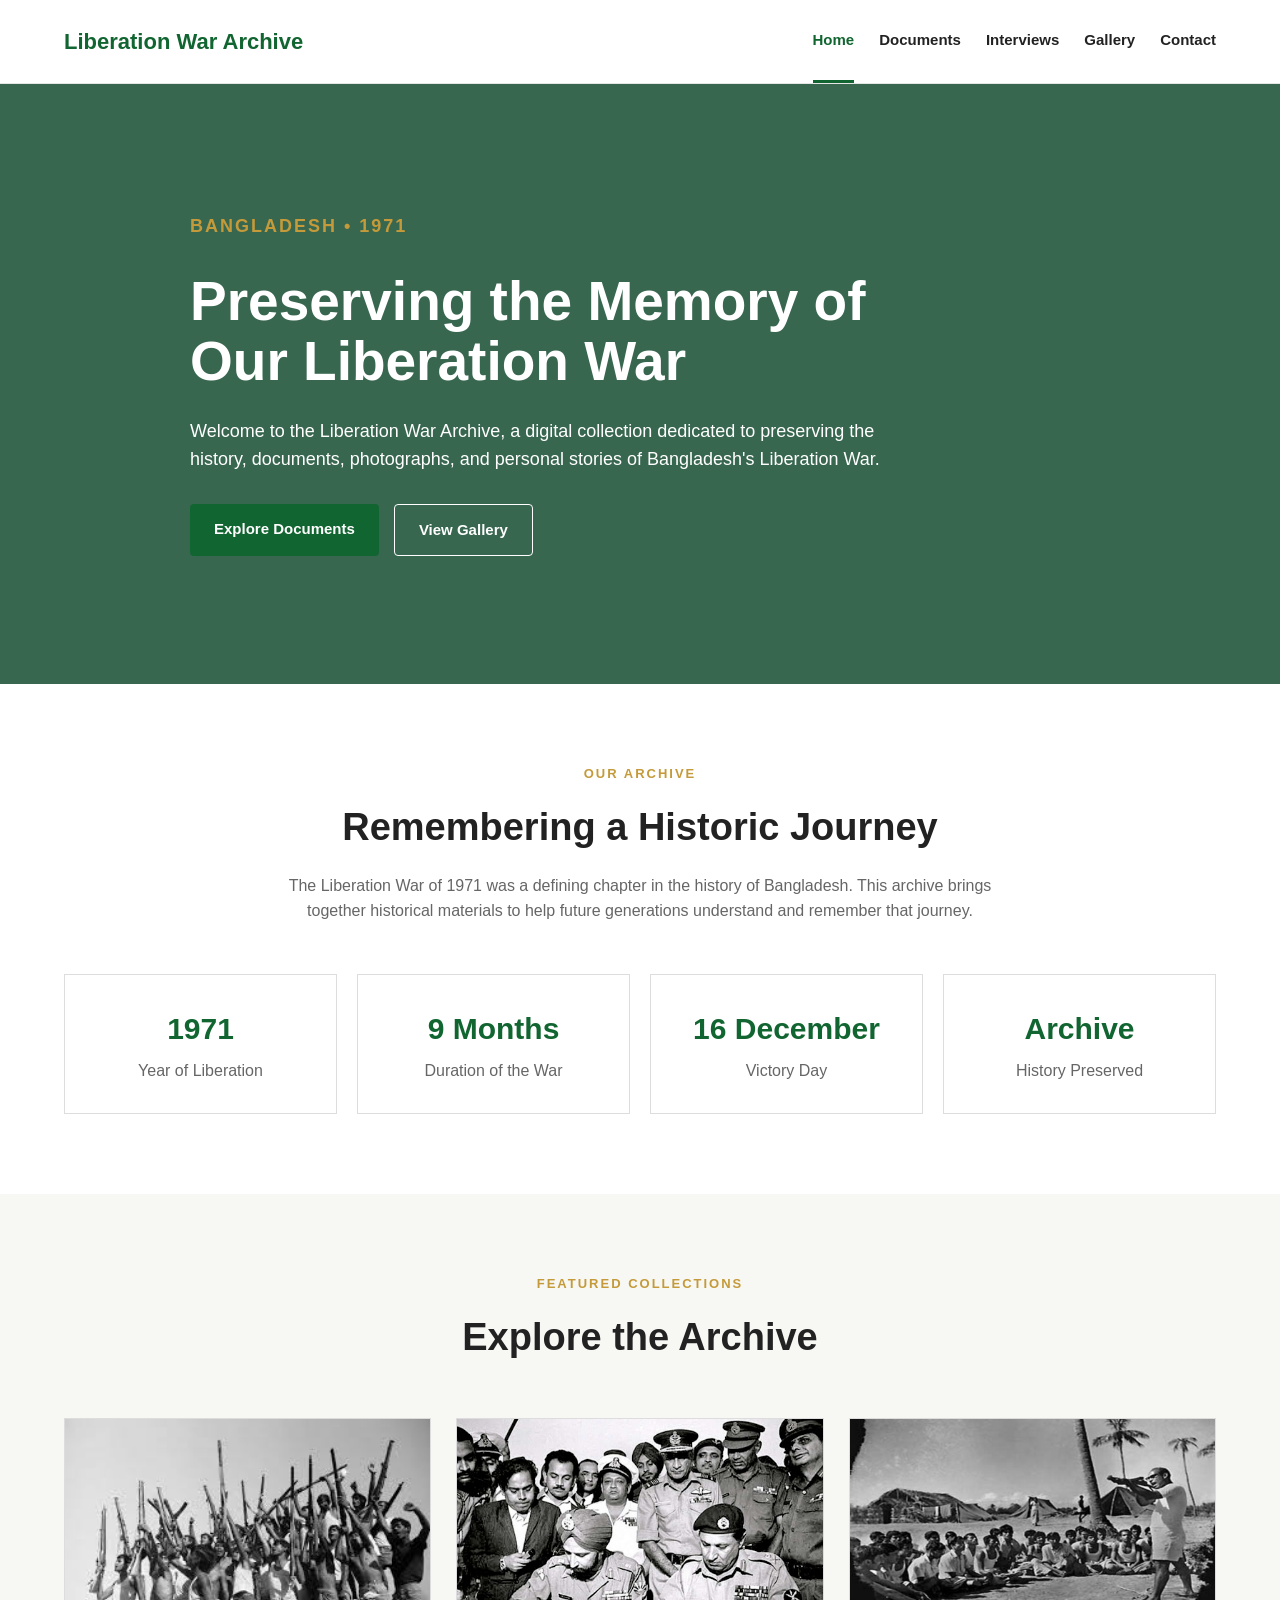
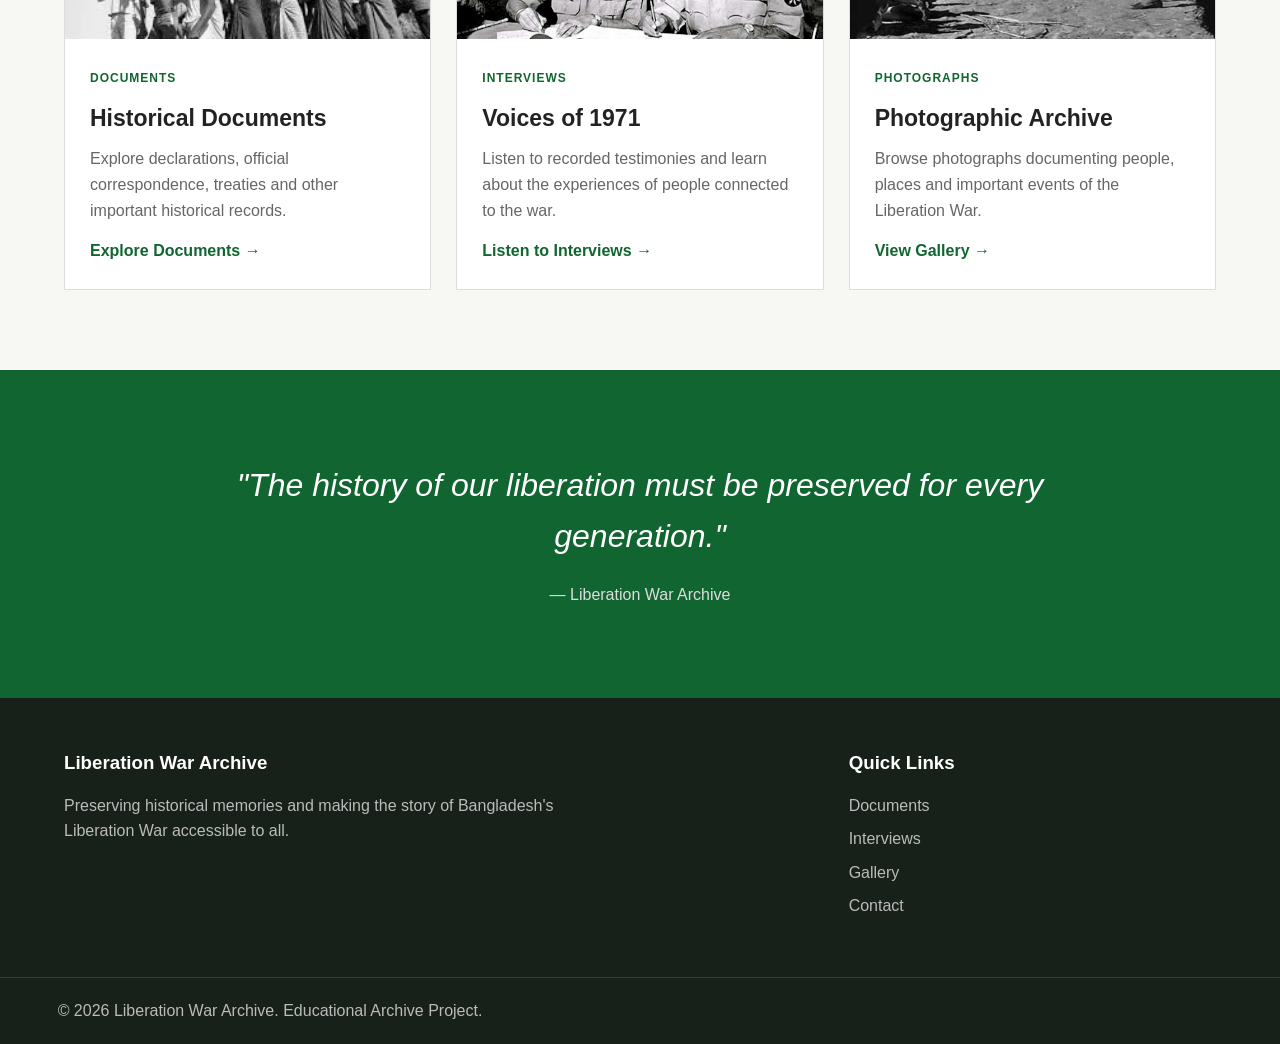
==== index.html @ dd49066a "feat: :sparkles: full setup" ====
<!DOCTYPE html>
<html lang="en">

<head>
  <meta charset="UTF-8">
  <meta name="viewport" content="width=device-width, initial-scale=1.0">
  <title>Liberation War Archive | Bangladesh 1971</title>
  <link rel="stylesheet" href="assets/style.css">
</head>

<body>

  <header class="header">
    <div class="container nav-container">

      <a href="index.html" class="logo">
        Liberation War Archive
      </a>

      <nav class="navbar">
        <a href="index.html" class="active">Home</a>
        <a href="documents.html">Documents</a>
        <a href="interviews.html">Interviews</a>
        <a href="gallery.html">Gallery</a>
        <a href="contact.html">Contact</a>
      </nav>

    </div>
  </header>


  <main>

    <section class="hero">

      <div class="hero-content container">

        <p class="hero-subtitle">BANGLADESH • 1971</p>

        <h1>
          Preserving the Memory of
          <span>Our Liberation War</span>
        </h1>

        <p>
          Welcome to the Liberation War Archive, a digital collection
          dedicated to preserving the history, documents, photographs,
          and personal stories of Bangladesh's Liberation War.
        </p>

        <div class="hero-buttons">
          <a href="documents.html" class="btn btn-primary">
            Explore Documents
          </a>

          <a href="gallery.html" class="btn btn-secondary">
            View Gallery
          </a>
        </div>

      </div>

    </section>


    <section class="section">

      <div class="container">

        <div class="section-heading">
          <p class="section-label">OUR ARCHIVE</p>

          <h2>
            Remembering a Historic Journey
          </h2>

          <p>
            The Liberation War of 1971 was a defining chapter
            in the history of Bangladesh. This archive brings
            together historical materials to help future generations
            understand and remember that journey.
          </p>
        </div>


        <div class="stats">

          <div class="stat-box">
            <h3>1971</h3>
            <p>Year of Liberation</p>
          </div>

          <div class="stat-box">
            <h3>9 Months</h3>
            <p>Duration of the War</p>
          </div>

          <div class="stat-box">
            <h3>16 December</h3>
            <p>Victory Day</p>
          </div>

          <div class="stat-box">
            <h3>Archive</h3>
            <p>History Preserved</p>
          </div>

        </div>

      </div>

    </section>


    <section class="section section-light">

      <div class="container">

        <div class="section-heading">

          <p class="section-label">FEATURED COLLECTIONS</p>

          <h2>Explore the Archive</h2>

        </div>


        <div class="card-grid">

          <article class="card">

            <div class="card-image">
              <img src="assets/images/img-1.jpg" alt="Historical Liberation War document">
            </div>

            <div class="card-content">

              <span class="card-tag">DOCUMENTS</span>

              <h3>Historical Documents</h3>

              <p>
                Explore declarations, official correspondence,
                treaties and other important historical records.
              </p>

              <a href="documents.html" class="read-more">
                Explore Documents →
              </a>

            </div>

          </article>


          <article class="card">

            <div class="card-image">
              <img src="assets/images/img-2.png" alt="Liberation War interview">
            </div>

            <div class="card-content">

              <span class="card-tag">INTERVIEWS</span>

              <h3>Voices of 1971</h3>

              <p>
                Listen to recorded testimonies and learn about
                the experiences of people connected to the war.
              </p>

              <a href="interviews.html" class="read-more">
                Listen to Interviews →
              </a>

            </div>

          </article>


          <article class="card">

            <div class="card-image">
              <img src="assets/images/img-3.jpg" alt="Photograph from Bangladesh Liberation War">
            </div>

            <div class="card-content">

              <span class="card-tag">PHOTOGRAPHS</span>

              <h3>Photographic Archive</h3>

              <p>
                Browse photographs documenting people, places
                and important events of the Liberation War.
              </p>

              <a href="gallery.html" class="read-more">
                View Gallery →
              </a>

            </div>

          </article>

        </div>

      </div>

    </section>


    <section class="quote-section">

      <div class="container">

        <blockquote>
          "The history of our liberation must be preserved
          for every generation."
        </blockquote>

        <p>— Liberation War Archive</p>

      </div>

    </section>

  </main>


  <footer class="footer">

    <div class="container footer-content">

      <div>
        <h3>Liberation War Archive</h3>

        <p>
          Preserving historical memories and making the story
          of Bangladesh's Liberation War accessible to all.
        </p>
      </div>

      <div>
        <h3>Quick Links</h3>

        <a href="documents.html">Documents</a>
        <a href="interviews.html">Interviews</a>
        <a href="gallery.html">Gallery</a>
        <a href="contact.html">Contact</a>
      </div>

    </div>

    <div class="copyright">
      <p>
        &copy; 2026 Liberation War Archive. Educational Archive Project.
      </p>
    </div>

  </footer>


  <script src="assets/script.js"></script>

</body>

</html>
---- assets/style.css ----
* {
  margin: 0;
  padding: 0;
  box-sizing: border-box;
}


html {
  scroll-behavior: smooth;
}


body {
  font-family: Arial, Helvetica, sans-serif;
  line-height: 1.6;
  color: #222;
  background: #ffffff;
}


img {
  width: 100%;
  display: block;
}


a {
  text-decoration: none;
  color: inherit;
}


.container {
  width: 90%;
  max-width: 1200px;
  margin: auto;
}


/* Header */

.header {
  background: #ffffff;
  border-bottom: 1px solid #e5e5e5;
  position: sticky;
  top: 0;
  z-index: 1000;
}


.nav-container {
  min-height: 75px;
  display: flex;
  align-items: center;
  justify-content: space-between;
  gap: 30px;
}


.logo {
  font-size: 22px;
  font-weight: bold;
  color: #116530;
}


.navbar {
  display: flex;
  align-items: center;
  gap: 25px;
}


.navbar a {
  font-size: 15px;
  font-weight: 600;
  padding: 28px 0;
  border-bottom: 3px solid transparent;
}


.navbar a:hover,
.navbar a.active {
  color: #116530;
  border-bottom-color: #116530;
}


/* Hero */

.hero {
  min-height: 600px;
  display: flex;
  align-items: center;
  background:
    linear-gradient(rgba(0, 60, 30, 0.78),
      rgba(0, 60, 30, 0.78)),
    url("images/hero.jpg") center/cover;
}


.hero-content {
  color: #ffffff;
  max-width: 900px;
}


.hero-subtitle,
.section-label {
  color: #c49a3a;
  font-size: 13px;
  font-weight: bold;
  letter-spacing: 2px;
  margin-bottom: 12px;
}


.hero h1 {
  font-size: 55px;
  line-height: 1.1;
  margin-bottom: 25px;
}


.hero h1 span {
  display: block;
}


.hero p {
  max-width: 700px;
  font-size: 18px;
  margin-bottom: 30px;
}


.hero-buttons {
  display: flex;
  gap: 15px;
  flex-wrap: wrap;
}


/* Buttons */

.btn {
  display: inline-block;
  padding: 13px 24px;
  border-radius: 4px;
  border: none;
  cursor: pointer;
  font-weight: bold;
  font-size: 15px;
}


.btn-primary {
  background: #116530;
  color: #ffffff;
}


.btn-primary:hover {
  background: #0b4d24;
}


.btn-secondary {
  border: 1px solid #ffffff;
  color: #ffffff;
  background: transparent;
}


.btn-secondary:hover {
  background: #ffffff;
  color: #116530;
}


/* Sections */

.section {
  padding: 80px 0;
}


.section-light {
  background: #f7f7f4;
}


.section-heading {
  max-width: 750px;
  margin: 0 auto 50px;
  text-align: center;
}


.section-heading h2 {
  font-size: 38px;
  margin-bottom: 15px;
}


.section-heading>p:last-child {
  color: #666;
}


/* Statistics */

.stats {
  display: grid;
  grid-template-columns: repeat(4, 1fr);
  gap: 20px;
  margin-top: 50px;
}


.stat-box {
  text-align: center;
  padding: 30px 15px;
  border: 1px solid #ddd;
  background: #ffffff;
}


.stat-box h3 {
  color: #116530;
  font-size: 30px;
  margin-bottom: 5px;
}


.stat-box p {
  color: #666;
}


/* Cards */

.card-grid {
  display: grid;
  grid-template-columns: repeat(3, 1fr);
  gap: 25px;
}


.card {
  background: #ffffff;
  border: 1px solid #ddd;
  transition: 0.3s;
}


.card:hover {
  transform: translateY(-5px);
  box-shadow: 0 10px 25px rgba(0, 0, 0, 0.08);
}


.card-image {
  height: 220px;
  overflow: hidden;
}


.card-image img {
  height: 100%;
  object-fit: cover;
}


.card-content {
  padding: 25px;
}


.card-tag {
  color: #116530;
  font-size: 12px;
  font-weight: bold;
  letter-spacing: 1px;
}


.card h3 {
  font-size: 23px;
  margin: 10px 0;
}


.card p {
  color: #666;
  margin-bottom: 15px;
}


.read-more {
  color: #116530;
  font-weight: bold;
}


/* Quote */

.quote-section {
  padding: 90px 0;
  background: #116530;
  color: #ffffff;
  text-align: center;
}


.quote-section blockquote {
  max-width: 850px;
  margin: auto;
  font-size: 32px;
  font-style: italic;
}


.quote-section p {
  margin-top: 20px;
  color: #ddd;
}


/* Page Header */

.page-header {
  padding: 80px 0;
  background: #f1f3ef;
  text-align: center;
}


.page-header h1 {
  font-size: 48px;
  margin-bottom: 10px;
}


.page-header p:last-child {
  color: #666;
}


/* Filters */

.filter-area {
  display: flex;
  gap: 15px;
  margin-bottom: 35px;
}


.filter-area input,
.filter-area select {
  padding: 13px;
  border: 1px solid #ccc;
  border-radius: 4px;
  font-size: 15px;
}


.filter-area input {
  flex: 1;
}


/* Documents */

.document-grid {
  display: grid;
  grid-template-columns: repeat(3, 1fr);
  gap: 25px;
}


.document-card {
  border: 1px solid #ddd;
  background: #ffffff;
}


.document-card img {
  height: 230px;
  object-fit: cover;
}


.document-content {
  padding: 25px;
}


.document-content h2 {
  margin: 10px 0;
  font-size: 22px;
}


.document-content p {
  color: #666;
  margin-bottom: 12px;
}


.document-date {
  font-weight: bold;
}


.details-button {
  background: #116530;
  color: white;
  border: none;
  padding: 11px 18px;
  border-radius: 4px;
  cursor: pointer;
}


.details-button:hover {
  background: #0b4d24;
}


/* Modal */

.modal {
  display: none;
  position: fixed;
  inset: 0;
  background: rgba(0, 0, 0, 0.7);
  z-index: 2000;
  padding: 30px;
}


.modal-content {
  max-width: 650px;
  margin: 80px auto;
  background: #ffffff;
  padding: 35px;
  position: relative;
}


.modal-content h2 {
  margin: 15px 0;
}


.modal-content p {
  margin-bottom: 15px;
  color: #555;
}


.modal-close {
  position: absolute;
  right: 15px;
  top: 10px;
  border: none;
  background: none;
  font-size: 32px;
  cursor: pointer;
}


/* Interviews */

.interview-card {
  display: grid;
  grid-template-columns: 350px 1fr;
  margin-bottom: 40px;
  border: 1px solid #ddd;
  background: #ffffff;
}


.interview-image {
  min-height: 350px;
}


.interview-image img {
  height: 100%;
  object-fit: cover;
}


.interview-content {
  padding: 40px;
}


.interview-content h2 {
  font-size: 30px;
  margin: 10px 0;
}


.interview-content h3 {
  color: #116530;
  margin-bottom: 20px;
}


.interview-content p {
  color: #555;
  margin-bottom: 12px;
}


.audio-player {
  margin-top: 25px;
  padding: 20px;
  background: #f5f5f5;
}


.audio-player p {
  font-weight: bold;
  color: #222;
}


audio {
  width: 100%;
}


/* Gallery */

.gallery-grid {
  display: grid;
  grid-template-columns: repeat(3, 1fr);
  gap: 20px;
}


.gallery-item {
  position: relative;
  height: 280px;
  overflow: hidden;
  cursor: pointer;
  background: #ddd;
}


.gallery-item img {
  height: 100%;
  object-fit: cover;
  transition: transform 0.3s;
}


.gallery-item:hover img {
  transform: scale(1.08);
}


.gallery-caption {
  position: absolute;
  left: 0;
  right: 0;
  bottom: 0;
  padding: 15px;
  color: white;
  background: rgba(0, 0, 0, 0.65);
}


/* Gallery Modal */

.gallery-modal {
  display: none;
  position: fixed;
  inset: 0;
  z-index: 3000;
  background: rgba(0, 0, 0, 0.9);
  padding: 30px;
}


.gallery-modal-content {
  max-width: 1000px;
  margin: auto;
  height: 100%;
  display: flex;
  flex-direction: column;
  justify-content: center;
}


.gallery-modal-content img {
  max-height: 75vh;
  object-fit: contain;
}


.gallery-modal-footer {
  display: flex;
  justify-content: space-between;
  align-items: center;
  gap: 20px;
  margin-top: 20px;
  color: white;
}


.gallery-modal-footer p {
  font-size: 17px;
}


.gallery-modal .modal-close {
  color: white;
  position: fixed;
  right: 30px;
  top: 15px;
}


/* Contact */

.contact-grid {
  display: grid;
  grid-template-columns: 1fr 1.5fr;
  gap: 60px;
}


.contact-information h2,
.contact-form-container h2 {
  font-size: 30px;
  margin-bottom: 15px;
}


.contact-information>p {
  color: #666;
  margin-bottom: 30px;
}


.contact-item {
  margin-bottom: 25px;
}


.contact-item h3 {
  color: #116530;
  margin-bottom: 5px;
}


.contact-item p {
  color: #666;
}


.contact-form-container {
  padding: 35px;
  border: 1px solid #ddd;
  background: #ffffff;
}


.form-group {
  margin-bottom: 20px;
}


.form-group label {
  display: block;
  margin-bottom: 7px;
  font-weight: bold;
}


.form-group input,
.form-group textarea {
  width: 100%;
  padding: 13px;
  border: 1px solid #ccc;
  border-radius: 4px;
  font-family: inherit;
  font-size: 15px;
}


.form-group textarea {
  resize: vertical;
}


.form-group small {
  display: block;
  margin-top: 5px;
  color: #777;
}


.form-message {
  margin-top: 15px;
  font-weight: bold;
}


/* Footer */

.footer {
  background: #172019;
  color: #ffffff;
}


.footer-content {
  display: grid;
  grid-template-columns: 2fr 1fr;
  gap: 50px;
  padding: 50px 0;
}


.footer h3 {
  margin-bottom: 15px;
}


.footer p {
  color: #bbb;
  max-width: 500px;
}


.footer-content a {
  display: block;
  color: #bbb;
  margin-bottom: 8px;
}


.footer-content a:hover {
  color: #ffffff;
}


.copyright {
  border-top: 1px solid #344037;
  text-align: center;
  padding: 20px;
  color: #aaa;
}


/* Responsive */

@media (max-width: 900px) {

  .nav-container {
    flex-direction: column;
    padding: 15px 0;
  }

  .navbar {
    flex-wrap: wrap;
    justify-content: center;
  }

  .navbar a {
    padding: 5px;
  }

  .hero h1 {
    font-size: 42px;
  }

  .stats,
  .card-grid,
  .document-grid,
  .gallery-grid {
    grid-template-columns: repeat(2, 1fr);
  }

  .interview-card {
    grid-template-columns: 1fr;
  }

  .interview-image {
    height: 300px;
  }

  .contact-grid {
    grid-template-columns: 1fr;
  }
}


@media (max-width: 600px) {

  .hero {
    min-height: 500px;
  }

  .hero h1 {
    font-size: 35px;
  }

  .hero p {
    font-size: 16px;
  }

  .section {
    padding: 55px 0;
  }

  .section-heading h2 {
    font-size: 30px;
  }

  .page-header h1 {
    font-size: 35px;
  }

  .stats,
  .card-grid,
  .document-grid,
  .gallery-grid {
    grid-template-columns: 1fr;
  }

  .filter-area {
    flex-direction: column;
  }

  .footer-content {
    grid-template-columns: 1fr;
  }

  .gallery-modal-footer {
    flex-direction: column;
    align-items: flex-start;
  }

}
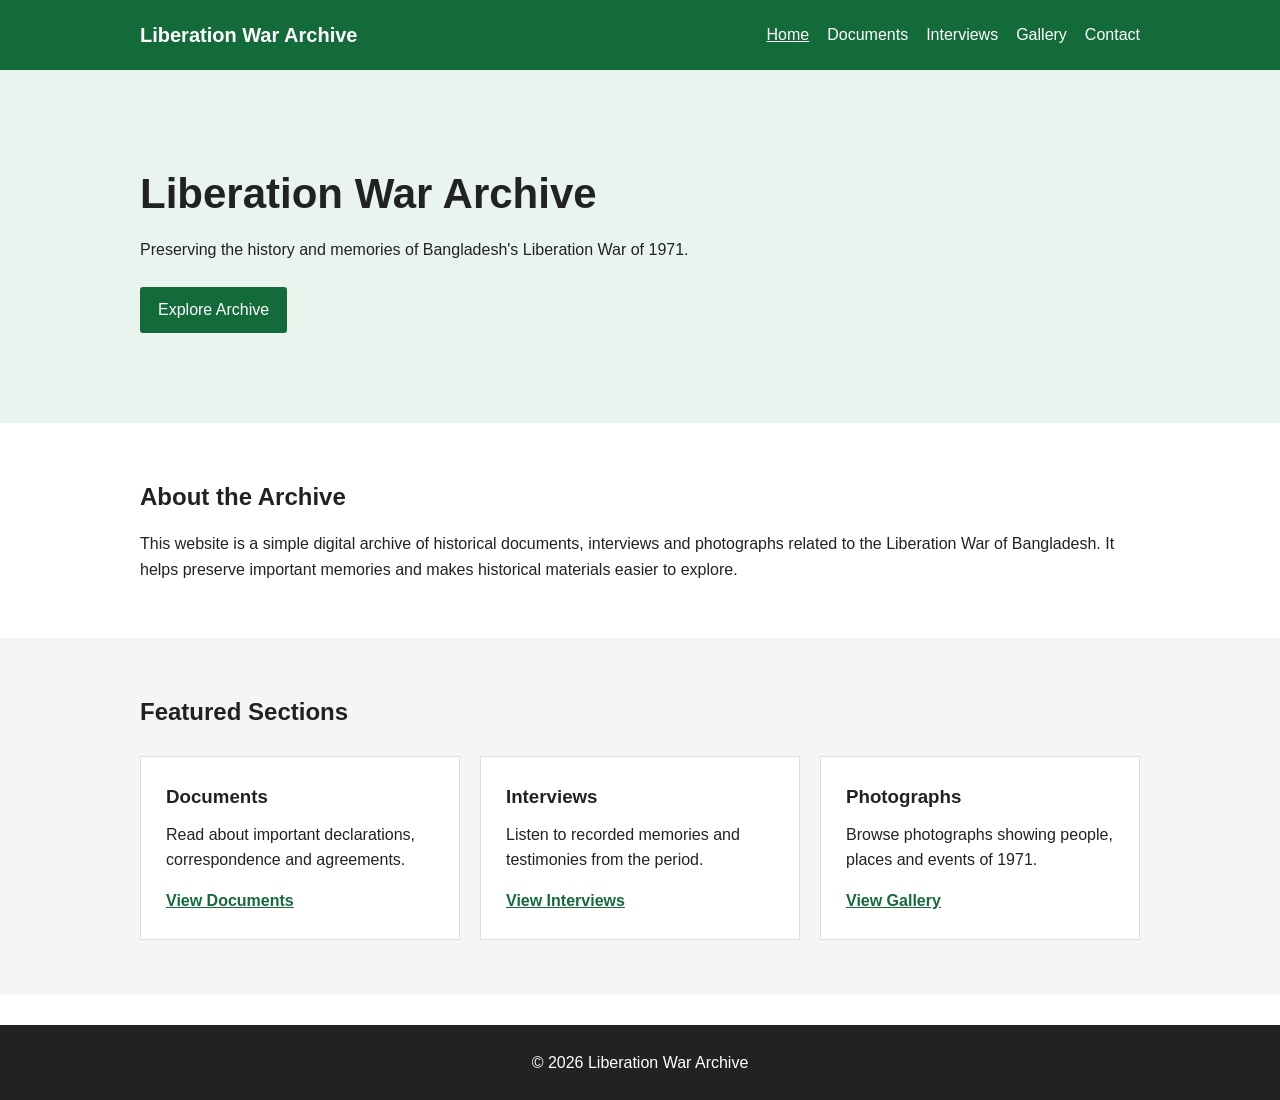
==== commit ac103b4e: "new simple" ====
--- a/index.html
+++ b/index.html
@@ -1,269 +1,71 @@
 <!DOCTYPE html>
 <html lang="en">
+<head>
+    <meta charset="UTF-8">
+    <meta name="viewport" content="width=device-width, initial-scale=1.0">
+    <title>Liberation War Archive</title>
+    <link rel="stylesheet" href="assets/style.css">
+</head>
+<body>
+<header>
+    <div class="container nav">
+        <h2>Liberation War Archive</h2>
+        <nav>
+            <a class="active" href="index.html">Home</a>
+            <a href="documents.html">Documents</a>
+            <a href="interviews.html">Interviews</a>
+            <a href="gallery.html">Gallery</a>
+            <a href="contact.html">Contact</a>
+        </nav>
+    </div>
+</header>
 
-<head>
-  <meta charset="UTF-8">
-  <meta name="viewport" content="width=device-width, initial-scale=1.0">
-  <title>Liberation War Archive | Bangladesh 1971</title>
-  <link rel="stylesheet" href="assets/style.css">
-</head>
-
-<body>
-
-  <header class="header">
-    <div class="container nav-container">
-
-      <a href="index.html" class="logo">
-        Liberation War Archive
-      </a>
-
-      <nav class="navbar">
-        <a href="index.html" class="active">Home</a>
-        <a href="documents.html">Documents</a>
-        <a href="interviews.html">Interviews</a>
-        <a href="gallery.html">Gallery</a>
-        <a href="contact.html">Contact</a>
-      </nav>
-
-    </div>
-  </header>
-
-
-  <main>
-
+<main>
     <section class="hero">
-
-      <div class="hero-content container">
-
-        <p class="hero-subtitle">BANGLADESH • 1971</p>
-
-        <h1>
-          Preserving the Memory of
-          <span>Our Liberation War</span>
-        </h1>
-
-        <p>
-          Welcome to the Liberation War Archive, a digital collection
-          dedicated to preserving the history, documents, photographs,
-          and personal stories of Bangladesh's Liberation War.
-        </p>
-
-        <div class="hero-buttons">
-          <a href="documents.html" class="btn btn-primary">
-            Explore Documents
-          </a>
-
-          <a href="gallery.html" class="btn btn-secondary">
-            View Gallery
-          </a>
+        <div class="container">
+            <h1>Liberation War Archive</h1>
+            <p>Preserving the history and memories of Bangladesh's Liberation War of 1971.</p>
+            <a class="button" href="documents.html">Explore Archive</a>
         </div>
-
-      </div>
-
     </section>
 
-
-    <section class="section">
-
-      <div class="container">
-
-        <div class="section-heading">
-          <p class="section-label">OUR ARCHIVE</p>
-
-          <h2>
-            Remembering a Historic Journey
-          </h2>
-
-          <p>
-            The Liberation War of 1971 was a defining chapter
-            in the history of Bangladesh. This archive brings
-            together historical materials to help future generations
-            understand and remember that journey.
-          </p>
-        </div>
-
-
-        <div class="stats">
-
-          <div class="stat-box">
-            <h3>1971</h3>
-            <p>Year of Liberation</p>
-          </div>
-
-          <div class="stat-box">
-            <h3>9 Months</h3>
-            <p>Duration of the War</p>
-          </div>
-
-          <div class="stat-box">
-            <h3>16 December</h3>
-            <p>Victory Day</p>
-          </div>
-
-          <div class="stat-box">
-            <h3>Archive</h3>
-            <p>History Preserved</p>
-          </div>
-
-        </div>
-
-      </div>
-
+    <section class="container section">
+        <h2>About the Archive</h2>
+        <p>
+            This website is a simple digital archive of historical documents,
+            interviews and photographs related to the Liberation War of Bangladesh.
+            It helps preserve important memories and makes historical materials
+            easier to explore.
+        </p>
     </section>
 
+    <section class="section light">
+        <div class="container">
+            <h2>Featured Sections</h2>
+            <div class="cards">
+                <div class="card">
+                    <h3>Documents</h3>
+                    <p>Read about important declarations, correspondence and agreements.</p>
+                    <a href="documents.html">View Documents</a>
+                </div>
+                <div class="card">
+                    <h3>Interviews</h3>
+                    <p>Listen to recorded memories and testimonies from the period.</p>
+                    <a href="interviews.html">View Interviews</a>
+                </div>
+                <div class="card">
+                    <h3>Photographs</h3>
+                    <p>Browse photographs showing people, places and events of 1971.</p>
+                    <a href="gallery.html">View Gallery</a>
+                </div>
+            </div>
+        </div>
+    </section>
+</main>
 
-    <section class="section section-light">
-
-      <div class="container">
-
-        <div class="section-heading">
-
-          <p class="section-label">FEATURED COLLECTIONS</p>
-
-          <h2>Explore the Archive</h2>
-
-        </div>
-
-
-        <div class="card-grid">
-
-          <article class="card">
-
-            <div class="card-image">
-              <img src="assets/images/img-1.jpg" alt="Historical Liberation War document">
-            </div>
-
-            <div class="card-content">
-
-              <span class="card-tag">DOCUMENTS</span>
-
-              <h3>Historical Documents</h3>
-
-              <p>
-                Explore declarations, official correspondence,
-                treaties and other important historical records.
-              </p>
-
-              <a href="documents.html" class="read-more">
-                Explore Documents →
-              </a>
-
-            </div>
-
-          </article>
-
-
-          <article class="card">
-
-            <div class="card-image">
-              <img src="assets/images/img-2.png" alt="Liberation War interview">
-            </div>
-
-            <div class="card-content">
-
-              <span class="card-tag">INTERVIEWS</span>
-
-              <h3>Voices of 1971</h3>
-
-              <p>
-                Listen to recorded testimonies and learn about
-                the experiences of people connected to the war.
-              </p>
-
-              <a href="interviews.html" class="read-more">
-                Listen to Interviews →
-              </a>
-
-            </div>
-
-          </article>
-
-
-          <article class="card">
-
-            <div class="card-image">
-              <img src="assets/images/img-3.jpg" alt="Photograph from Bangladesh Liberation War">
-            </div>
-
-            <div class="card-content">
-
-              <span class="card-tag">PHOTOGRAPHS</span>
-
-              <h3>Photographic Archive</h3>
-
-              <p>
-                Browse photographs documenting people, places
-                and important events of the Liberation War.
-              </p>
-
-              <a href="gallery.html" class="read-more">
-                View Gallery →
-              </a>
-
-            </div>
-
-          </article>
-
-        </div>
-
-      </div>
-
-    </section>
-
-
-    <section class="quote-section">
-
-      <div class="container">
-
-        <blockquote>
-          "The history of our liberation must be preserved
-          for every generation."
-        </blockquote>
-
-        <p>— Liberation War Archive</p>
-
-      </div>
-
-    </section>
-
-  </main>
-
-
-  <footer class="footer">
-
-    <div class="container footer-content">
-
-      <div>
-        <h3>Liberation War Archive</h3>
-
-        <p>
-          Preserving historical memories and making the story
-          of Bangladesh's Liberation War accessible to all.
-        </p>
-      </div>
-
-      <div>
-        <h3>Quick Links</h3>
-
-        <a href="documents.html">Documents</a>
-        <a href="interviews.html">Interviews</a>
-        <a href="gallery.html">Gallery</a>
-        <a href="contact.html">Contact</a>
-      </div>
-
-    </div>
-
-    <div class="copyright">
-      <p>
-        &copy; 2026 Liberation War Archive. Educational Archive Project.
-      </p>
-    </div>
-
-  </footer>
-
-
-  <script src="assets/script.js"></script>
-
+<footer>
+    <p>&copy; 2026 Liberation War Archive</p>
+</footer>
+<script src="assets/script.js"></script>
 </body>
-
-</html>+</html>
--- a/assets/style.css
+++ b/assets/style.css
@@ -1,851 +1,314 @@
 * {
-  margin: 0;
-  padding: 0;
-  box-sizing: border-box;
-}
-
-
-html {
-  scroll-behavior: smooth;
-}
-
+    box-sizing: border-box;
+    margin: 0;
+    padding: 0;
+}
 
 body {
-  font-family: Arial, Helvetica, sans-serif;
-  line-height: 1.6;
-  color: #222;
-  background: #ffffff;
-}
-
-
-img {
-  width: 100%;
-  display: block;
-}
-
-
-a {
-  text-decoration: none;
-  color: inherit;
-}
-
+    font-family: Arial, sans-serif;
+    color: #222;
+    line-height: 1.6;
+    background: #fff;
+}
 
 .container {
-  width: 90%;
-  max-width: 1200px;
-  margin: auto;
-}
-
-
-/* Header */
-
-.header {
-  background: #ffffff;
-  border-bottom: 1px solid #e5e5e5;
-  position: sticky;
-  top: 0;
-  z-index: 1000;
-}
-
-
-.nav-container {
-  min-height: 75px;
-  display: flex;
-  align-items: center;
-  justify-content: space-between;
-  gap: 30px;
-}
-
-
-.logo {
-  font-size: 22px;
-  font-weight: bold;
-  color: #116530;
-}
-
-
-.navbar {
-  display: flex;
-  align-items: center;
-  gap: 25px;
-}
-
-
-.navbar a {
-  font-size: 15px;
-  font-weight: 600;
-  padding: 28px 0;
-  border-bottom: 3px solid transparent;
-}
-
-
-.navbar a:hover,
-.navbar a.active {
-  color: #116530;
-  border-bottom-color: #116530;
-}
-
-
-/* Hero */
+    width: 90%;
+    max-width: 1000px;
+    margin: auto;
+}
+
+header {
+    background: #146b3a;
+    color: white;
+}
+
+.nav {
+    min-height: 65px;
+    display: flex;
+    align-items: center;
+    justify-content: space-between;
+}
+
+.nav h2 {
+    font-size: 20px;
+}
+
+nav {
+    display: flex;
+    gap: 18px;
+}
+
+nav a {
+    color: white;
+    text-decoration: none;
+    padding: 22px 0;
+}
+
+nav a:hover,
+nav a.active {
+    text-decoration: underline;
+}
 
 .hero {
-  min-height: 600px;
-  display: flex;
-  align-items: center;
-  background:
-    linear-gradient(rgba(0, 60, 30, 0.78),
-      rgba(0, 60, 30, 0.78)),
-    url("images/hero.jpg") center/cover;
-}
-
-
-.hero-content {
-  color: #ffffff;
-  max-width: 900px;
-}
-
-
-.hero-subtitle,
-.section-label {
-  color: #c49a3a;
-  font-size: 13px;
-  font-weight: bold;
-  letter-spacing: 2px;
-  margin-bottom: 12px;
-}
-
+    background: #eaf4ee;
+    padding: 90px 0;
+}
 
 .hero h1 {
-  font-size: 55px;
-  line-height: 1.1;
-  margin-bottom: 25px;
-}
-
-
-.hero h1 span {
-  display: block;
-}
-
+    font-size: 42px;
+    margin-bottom: 10px;
+}
 
 .hero p {
-  max-width: 700px;
-  font-size: 18px;
-  margin-bottom: 30px;
-}
-
-
-.hero-buttons {
-  display: flex;
-  gap: 15px;
-  flex-wrap: wrap;
-}
-
-
-/* Buttons */
-
-.btn {
-  display: inline-block;
-  padding: 13px 24px;
-  border-radius: 4px;
-  border: none;
-  cursor: pointer;
-  font-weight: bold;
-  font-size: 15px;
-}
-
-
-.btn-primary {
-  background: #116530;
-  color: #ffffff;
-}
-
-
-.btn-primary:hover {
-  background: #0b4d24;
-}
-
-
-.btn-secondary {
-  border: 1px solid #ffffff;
-  color: #ffffff;
-  background: transparent;
-}
-
-
-.btn-secondary:hover {
-  background: #ffffff;
-  color: #116530;
-}
-
-
-/* Sections */
+    max-width: 650px;
+    margin-bottom: 25px;
+}
+
+.button,
+button {
+    display: inline-block;
+    background: #146b3a;
+    color: white;
+    border: none;
+    padding: 10px 18px;
+    text-decoration: none;
+    border-radius: 3px;
+    cursor: pointer;
+}
+
+.button:hover,
+button:hover {
+    background: #0e522c;
+}
 
 .section {
-  padding: 80px 0;
-}
-
-
-.section-light {
-  background: #f7f7f4;
-}
-
-
-.section-heading {
-  max-width: 750px;
-  margin: 0 auto 50px;
-  text-align: center;
-}
-
-
-.section-heading h2 {
-  font-size: 38px;
-  margin-bottom: 15px;
-}
-
-
-.section-heading>p:last-child {
-  color: #666;
-}
-
-
-/* Statistics */
-
-.stats {
-  display: grid;
-  grid-template-columns: repeat(4, 1fr);
-  gap: 20px;
-  margin-top: 50px;
-}
-
-
-.stat-box {
-  text-align: center;
-  padding: 30px 15px;
-  border: 1px solid #ddd;
-  background: #ffffff;
-}
-
-
-.stat-box h3 {
-  color: #116530;
-  font-size: 30px;
-  margin-bottom: 5px;
-}
-
-
-.stat-box p {
-  color: #666;
-}
-
-
-/* Cards */
-
-.card-grid {
-  display: grid;
-  grid-template-columns: repeat(3, 1fr);
-  gap: 25px;
-}
-
+    padding: 55px 0;
+}
+
+.section h2 {
+    margin-bottom: 15px;
+}
+
+.light {
+    background: #f5f5f5;
+}
+
+.cards {
+    display: grid;
+    grid-template-columns: repeat(3, 1fr);
+    gap: 20px;
+    margin-top: 25px;
+}
 
 .card {
-  background: #ffffff;
-  border: 1px solid #ddd;
-  transition: 0.3s;
-}
-
-
-.card:hover {
-  transform: translateY(-5px);
-  box-shadow: 0 10px 25px rgba(0, 0, 0, 0.08);
-}
-
-
-.card-image {
-  height: 220px;
-  overflow: hidden;
-}
-
-
-.card-image img {
-  height: 100%;
-  object-fit: cover;
-}
-
-
-.card-content {
-  padding: 25px;
-}
-
-
-.card-tag {
-  color: #116530;
-  font-size: 12px;
-  font-weight: bold;
-  letter-spacing: 1px;
-}
-
+    border: 1px solid #ddd;
+    padding: 25px;
+    background: white;
+}
 
 .card h3 {
-  font-size: 23px;
-  margin: 10px 0;
-}
-
+    margin-bottom: 10px;
+}
 
 .card p {
-  color: #666;
-  margin-bottom: 15px;
-}
-
-
-.read-more {
-  color: #116530;
-  font-weight: bold;
-}
-
-
-/* Quote */
-
-.quote-section {
-  padding: 90px 0;
-  background: #116530;
-  color: #ffffff;
-  text-align: center;
-}
-
-
-.quote-section blockquote {
-  max-width: 850px;
-  margin: auto;
-  font-size: 32px;
-  font-style: italic;
-}
-
-
-.quote-section p {
-  margin-top: 20px;
-  color: #ddd;
-}
-
-
-/* Page Header */
-
-.page-header {
-  padding: 80px 0;
-  background: #f1f3ef;
-  text-align: center;
-}
-
-
-.page-header h1 {
-  font-size: 48px;
-  margin-bottom: 10px;
-}
-
-
-.page-header p:last-child {
-  color: #666;
-}
-
-
-/* Filters */
-
-.filter-area {
-  display: flex;
-  gap: 15px;
-  margin-bottom: 35px;
-}
-
-
-.filter-area input,
-.filter-area select {
-  padding: 13px;
-  border: 1px solid #ccc;
-  border-radius: 4px;
-  font-size: 15px;
-}
-
-
-.filter-area input {
-  flex: 1;
-}
-
-
-/* Documents */
-
-.document-grid {
-  display: grid;
-  grid-template-columns: repeat(3, 1fr);
-  gap: 25px;
-}
-
-
-.document-card {
-  border: 1px solid #ddd;
-  background: #ffffff;
-}
-
-
-.document-card img {
-  height: 230px;
-  object-fit: cover;
-}
-
-
-.document-content {
-  padding: 25px;
-}
-
-
-.document-content h2 {
-  margin: 10px 0;
-  font-size: 22px;
-}
-
-
-.document-content p {
-  color: #666;
-  margin-bottom: 12px;
-}
-
-
-.document-date {
-  font-weight: bold;
-}
-
-
-.details-button {
-  background: #116530;
-  color: white;
-  border: none;
-  padding: 11px 18px;
-  border-radius: 4px;
-  cursor: pointer;
-}
-
-
-.details-button:hover {
-  background: #0b4d24;
-}
-
-
-/* Modal */
+    margin-bottom: 15px;
+}
+
+.card a {
+    color: #146b3a;
+    font-weight: bold;
+}
+
+.page-title {
+    background: #f2f2f2;
+    padding: 55px 0;
+    text-align: center;
+}
+
+.page-title h1 {
+    font-size: 36px;
+    margin-bottom: 8px;
+}
+
+.filters {
+    display: flex;
+    gap: 10px;
+    margin-bottom: 25px;
+}
+
+.filters input,
+.filters select,
+form input,
+form textarea {
+    width: 100%;
+    padding: 11px;
+    border: 1px solid #bbb;
+    border-radius: 3px;
+    font: inherit;
+}
+
+.filters select {
+    max-width: 220px;
+}
+
+.document {
+    border: 1px solid #ddd;
+    padding: 22px;
+    margin-bottom: 18px;
+}
+
+.document h2 {
+    margin-bottom: 10px;
+}
+
+.document p {
+    margin-bottom: 7px;
+}
+
+.interview {
+    border: 1px solid #ddd;
+    padding: 25px;
+    margin-bottom: 25px;
+}
+
+.interview h2 {
+    margin-bottom: 12px;
+}
+
+audio {
+    width: 100%;
+    margin-top: 15px;
+}
+
+.gallery {
+    display: grid;
+    grid-template-columns: repeat(3, 1fr);
+    gap: 18px;
+}
+
+.gallery-item {
+    border: 1px solid #ddd;
+    cursor: pointer;
+}
+
+.gallery-item img {
+    width: 100%;
+    height: 200px;
+    object-fit: cover;
+}
+
+.gallery-item p {
+    padding: 10px;
+}
+
+.gallery-item:hover {
+    opacity: 0.85;
+}
+
+.contact-layout {
+    display: grid;
+    grid-template-columns: 1fr 1.3fr;
+    gap: 50px;
+}
+
+.contact-layout > div p {
+    margin-bottom: 18px;
+}
+
+form label {
+    display: block;
+    font-weight: bold;
+    margin: 12px 0 5px;
+}
+
+form button {
+    margin-top: 15px;
+}
+
+#formMessage {
+    margin-top: 12px;
+    font-weight: bold;
+}
 
 .modal {
-  display: none;
-  position: fixed;
-  inset: 0;
-  background: rgba(0, 0, 0, 0.7);
-  z-index: 2000;
-  padding: 30px;
-}
-
-
-.modal-content {
-  max-width: 650px;
-  margin: 80px auto;
-  background: #ffffff;
-  padding: 35px;
-  position: relative;
-}
-
-
-.modal-content h2 {
-  margin: 15px 0;
-}
-
-
-.modal-content p {
-  margin-bottom: 15px;
-  color: #555;
-}
-
-
-.modal-close {
-  position: absolute;
-  right: 15px;
-  top: 10px;
-  border: none;
-  background: none;
-  font-size: 32px;
-  cursor: pointer;
-}
-
-
-/* Interviews */
-
-.interview-card {
-  display: grid;
-  grid-template-columns: 350px 1fr;
-  margin-bottom: 40px;
-  border: 1px solid #ddd;
-  background: #ffffff;
-}
-
-
-.interview-image {
-  min-height: 350px;
-}
-
-
-.interview-image img {
-  height: 100%;
-  object-fit: cover;
-}
-
-
-.interview-content {
-  padding: 40px;
-}
-
-
-.interview-content h2 {
-  font-size: 30px;
-  margin: 10px 0;
-}
-
-
-.interview-content h3 {
-  color: #116530;
-  margin-bottom: 20px;
-}
-
-
-.interview-content p {
-  color: #555;
-  margin-bottom: 12px;
-}
-
-
-.audio-player {
-  margin-top: 25px;
-  padding: 20px;
-  background: #f5f5f5;
-}
-
-
-.audio-player p {
-  font-weight: bold;
-  color: #222;
-}
-
-
-audio {
-  width: 100%;
-}
-
-
-/* Gallery */
-
-.gallery-grid {
-  display: grid;
-  grid-template-columns: repeat(3, 1fr);
-  gap: 20px;
-}
-
-
-.gallery-item {
-  position: relative;
-  height: 280px;
-  overflow: hidden;
-  cursor: pointer;
-  background: #ddd;
-}
-
-
-.gallery-item img {
-  height: 100%;
-  object-fit: cover;
-  transition: transform 0.3s;
-}
-
-
-.gallery-item:hover img {
-  transform: scale(1.08);
-}
-
-
-.gallery-caption {
-  position: absolute;
-  left: 0;
-  right: 0;
-  bottom: 0;
-  padding: 15px;
-  color: white;
-  background: rgba(0, 0, 0, 0.65);
-}
-
-
-/* Gallery Modal */
-
-.gallery-modal {
-  display: none;
-  position: fixed;
-  inset: 0;
-  z-index: 3000;
-  background: rgba(0, 0, 0, 0.9);
-  padding: 30px;
-}
-
-
-.gallery-modal-content {
-  max-width: 1000px;
-  margin: auto;
-  height: 100%;
-  display: flex;
-  flex-direction: column;
-  justify-content: center;
-}
-
-
-.gallery-modal-content img {
-  max-height: 75vh;
-  object-fit: contain;
-}
-
-
-.gallery-modal-footer {
-  display: flex;
-  justify-content: space-between;
-  align-items: center;
-  gap: 20px;
-  margin-top: 20px;
-  color: white;
-}
-
-
-.gallery-modal-footer p {
-  font-size: 17px;
-}
-
-
-.gallery-modal .modal-close {
-  color: white;
-  position: fixed;
-  right: 30px;
-  top: 15px;
-}
-
-
-/* Contact */
-
-.contact-grid {
-  display: grid;
-  grid-template-columns: 1fr 1.5fr;
-  gap: 60px;
-}
-
-
-.contact-information h2,
-.contact-form-container h2 {
-  font-size: 30px;
-  margin-bottom: 15px;
-}
-
-
-.contact-information>p {
-  color: #666;
-  margin-bottom: 30px;
-}
-
-
-.contact-item {
-  margin-bottom: 25px;
-}
-
-
-.contact-item h3 {
-  color: #116530;
-  margin-bottom: 5px;
-}
-
-
-.contact-item p {
-  color: #666;
-}
-
-
-.contact-form-container {
-  padding: 35px;
-  border: 1px solid #ddd;
-  background: #ffffff;
-}
-
-
-.form-group {
-  margin-bottom: 20px;
-}
-
-
-.form-group label {
-  display: block;
-  margin-bottom: 7px;
-  font-weight: bold;
-}
-
-
-.form-group input,
-.form-group textarea {
-  width: 100%;
-  padding: 13px;
-  border: 1px solid #ccc;
-  border-radius: 4px;
-  font-family: inherit;
-  font-size: 15px;
-}
-
-
-.form-group textarea {
-  resize: vertical;
-}
-
-
-.form-group small {
-  display: block;
-  margin-top: 5px;
-  color: #777;
-}
-
-
-.form-message {
-  margin-top: 15px;
-  font-weight: bold;
-}
-
-
-/* Footer */
-
-.footer {
-  background: #172019;
-  color: #ffffff;
-}
-
-
-.footer-content {
-  display: grid;
-  grid-template-columns: 2fr 1fr;
-  gap: 50px;
-  padding: 50px 0;
-}
-
-
-.footer h3 {
-  margin-bottom: 15px;
-}
-
-
-.footer p {
-  color: #bbb;
-  max-width: 500px;
-}
-
-
-.footer-content a {
-  display: block;
-  color: #bbb;
-  margin-bottom: 8px;
-}
-
-
-.footer-content a:hover {
-  color: #ffffff;
-}
-
-
-.copyright {
-  border-top: 1px solid #344037;
-  text-align: center;
-  padding: 20px;
-  color: #aaa;
-}
-
-
-/* Responsive */
-
-@media (max-width: 900px) {
-
-  .nav-container {
-    flex-direction: column;
-    padding: 15px 0;
-  }
-
-  .navbar {
-    flex-wrap: wrap;
-    justify-content: center;
-  }
-
-  .navbar a {
-    padding: 5px;
-  }
-
-  .hero h1 {
-    font-size: 42px;
-  }
-
-  .stats,
-  .card-grid,
-  .document-grid,
-  .gallery-grid {
-    grid-template-columns: repeat(2, 1fr);
-  }
-
-  .interview-card {
-    grid-template-columns: 1fr;
-  }
-
-  .interview-image {
-    height: 300px;
-  }
-
-  .contact-grid {
-    grid-template-columns: 1fr;
-  }
-}
-
-
-@media (max-width: 600px) {
-
-  .hero {
-    min-height: 500px;
-  }
-
-  .hero h1 {
-    font-size: 35px;
-  }
-
-  .hero p {
-    font-size: 16px;
-  }
-
-  .section {
-    padding: 55px 0;
-  }
-
-  .section-heading h2 {
-    font-size: 30px;
-  }
-
-  .page-header h1 {
-    font-size: 35px;
-  }
-
-  .stats,
-  .card-grid,
-  .document-grid,
-  .gallery-grid {
-    grid-template-columns: 1fr;
-  }
-
-  .filter-area {
-    flex-direction: column;
-  }
-
-  .footer-content {
-    grid-template-columns: 1fr;
-  }
-
-  .gallery-modal-footer {
-    flex-direction: column;
-    align-items: flex-start;
-  }
-
-}+    display: none;
+    position: fixed;
+    inset: 0;
+    background: rgba(0, 0, 0, 0.7);
+    padding: 30px;
+    z-index: 10;
+}
+
+.modal-box,
+.image-box {
+    max-width: 600px;
+    background: white;
+    margin: 70px auto;
+    padding: 30px;
+    position: relative;
+}
+
+.image-box {
+    max-width: 850px;
+    text-align: center;
+}
+
+.image-box img {
+    max-width: 100%;
+    max-height: 65vh;
+    object-fit: contain;
+}
+
+.close {
+    position: absolute;
+    right: 12px;
+    top: 10px;
+    background: #333;
+    padding: 5px 9px;
+}
+
+#imageCaption {
+    margin: 12px 0;
+}
+
+footer {
+    background: #222;
+    color: white;
+    text-align: center;
+    padding: 25px;
+    margin-top: 30px;
+}
+
+@media (max-width: 700px) {
+    .nav {
+        flex-direction: column;
+        padding: 15px 0;
+    }
+
+    nav {
+        flex-wrap: wrap;
+        justify-content: center;
+    }
+
+    nav a {
+        padding: 5px;
+    }
+
+    .cards,
+    .gallery,
+    .contact-layout {
+        grid-template-columns: 1fr;
+    }
+
+    .filters {
+        flex-direction: column;
+    }
+
+    .filters select {
+        max-width: none;
+    }
+
+    .hero h1 {
+        font-size: 34px;
+    }
+}
